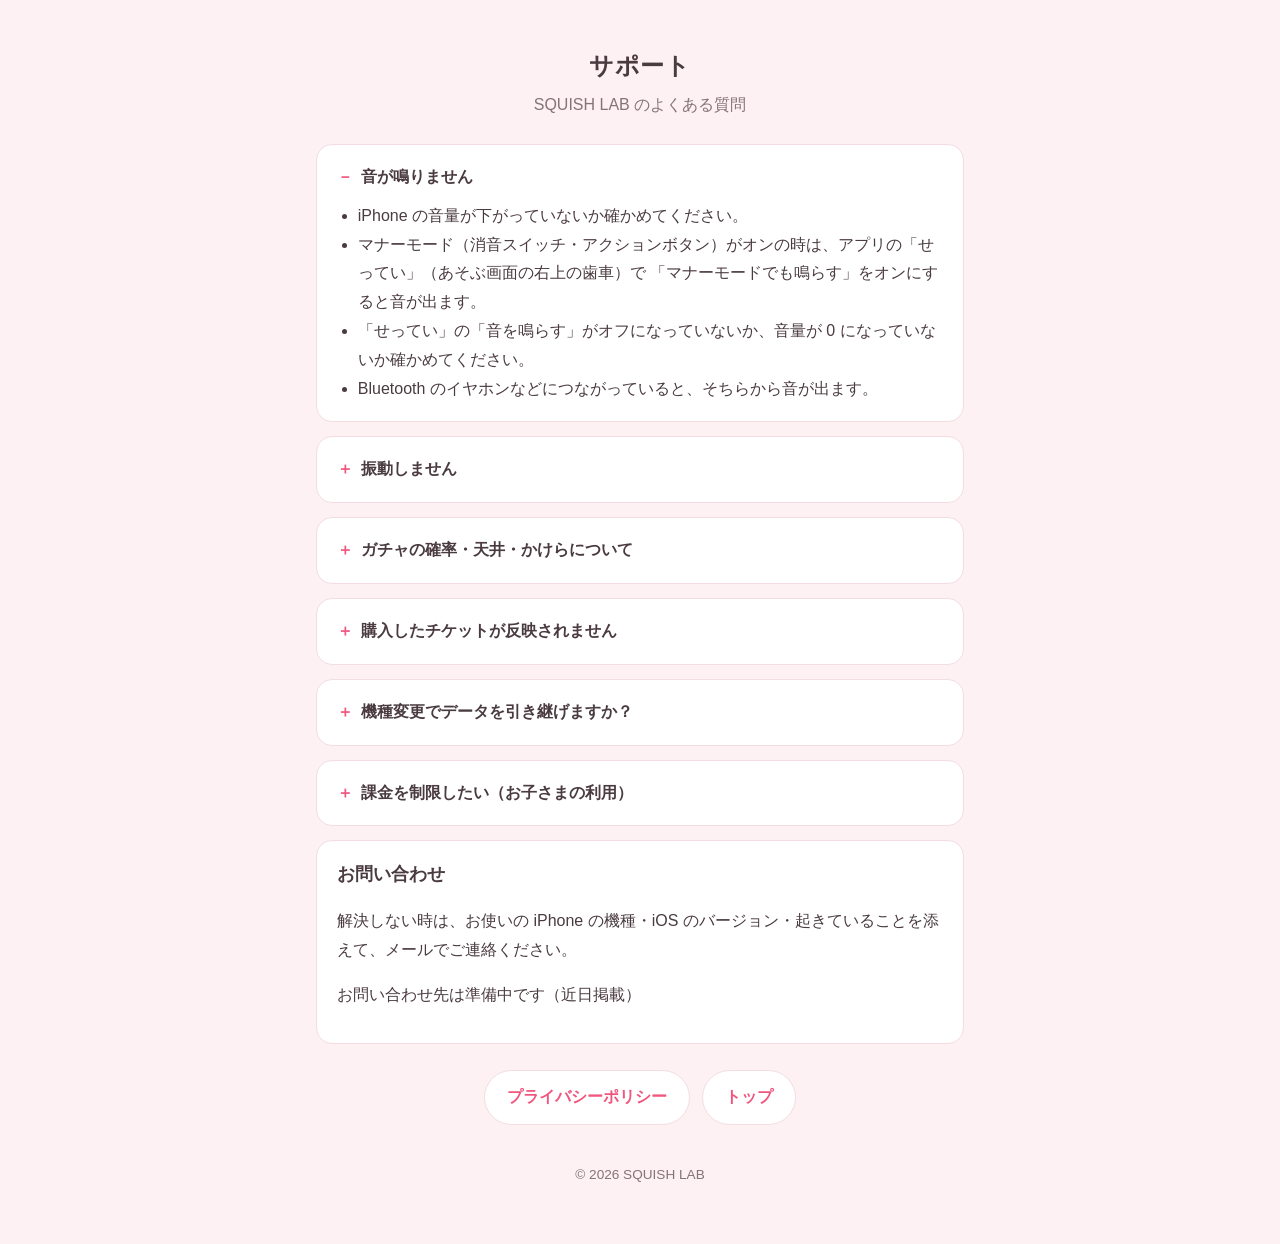
==== support.html @ 9c4bca0d "SQUISH LAB の公開ページ（トップ・サポート・プライバシーポリシー） Co-Authored-By: Claude Opus 5.5 <noreply@anthropic.com>" ====
<!doctype html>
<html lang="ja">
<head>
<meta charset="utf-8">
<meta name="viewport" content="width=device-width, initial-scale=1">
<title>サポート | SQUISH LAB</title>
<link rel="icon" href="icon.png">
<link rel="stylesheet" href="style.css">
</head>
<body>
<main>
  <header class="top">
    <h1>サポート</h1>
    <p class="lead">SQUISH LAB のよくある質問</p>
  </header>

  <details open>
    <summary>音が鳴りません</summary>
    <ul>
      <li>iPhone の音量が下がっていないか確かめてください。</li>
      <li>マナーモード（消音スイッチ・アクションボタン）がオンの時は、アプリの「せってい」（あそぶ画面の右上の歯車）で
        「マナーモードでも鳴らす」をオンにすると音が出ます。</li>
      <li>「せってい」の「音を鳴らす」がオフになっていないか、音量が 0 になっていないか確かめてください。</li>
      <li>Bluetooth のイヤホンなどにつながっていると、そちらから音が出ます。</li>
    </ul>
  </details>

  <details>
    <summary>振動しません</summary>
    <ul>
      <li>アプリの「せってい」で「振動」がオンになっているか確かめてください。</li>
      <li>iPhone の「設定」→「サウンドと触覚」で「システムの触覚」がオフだと、振動しないことがあります。</li>
      <li>低電力モードの時や、iPhone が熱くなっている時は、振動が弱くなったり止まったりすることがあります。</li>
    </ul>
  </details>

  <details>
    <summary>ガチャの確率・天井・かけらについて</summary>
    <p>ガチャ画面の「出る確率を見る」で、いつでも確認できます。</p>
    <table>
      <tr><th>種類</th><th>確率</th></tr>
      <tr><td>今週の目玉（季節限定）</td><td>3%</td></tr>
      <tr><td>レア</td><td>20%（全部で）</td></tr>
      <tr><td>ノーマル</td><td>77%（全部で）</td></tr>
    </table>
    <ul>
      <li><b>天井:</b> 目玉が出ないまま 50 回目になると、50 回目は必ず目玉が出ます。</li>
      <li><b>かけら:</b> もう持っているものが出ると「かけら」になります（ノーマル 1・レア 5・目玉 20）。
        かけらは好きなスクイーズと交換できます（ノーマル 10・レア 40・目玉 150）。</li>
      <li><b>無料の 1 回:</b> 1 日 1 回、無料で引けます（毎日 0 時にもどります）。</li>
      <li><b>チケットの有効期限:</b> 購入してから 6 か月です。期限の近いチケットから先に使われます。期限はガチャ画面で確かめられます。</li>
      <li>「まとめて 11 回」はチケット 11 枚を使います。</li>
    </ul>
  </details>

  <details>
    <summary>購入したチケットが反映されません</summary>
    <ul>
      <li>アプリを一度終了して（ホーム画面で上にスワイプして閉じて）、もう一度開いてください。
        購入が完了していれば、起動した時にチケットが届きます。</li>
      <li>通信が不安定な場所では、反映まで少し時間がかかることがあります。</li>
      <li>それでも届かない時は、購入日時と、Apple から届く領収書メールの「注文 ID」を添えてお問い合わせください。</li>
    </ul>
    <p class="muted">チケットは使うとなくなる「消耗型」のアイテムのため、「購入を復元」の対象にはなりません。</p>
  </details>

  <details>
    <summary>機種変更でデータを引き継げますか？</summary>
    <p>ごめんなさい、引き継ぎはできません。作ったスクイーズ・コレクション・チケット・かけらは、
      アカウントなしで遊べるように、その iPhone の中だけに保存しています。
      アプリを削除したり、別の iPhone に変えたりすると、データは元に戻せません。</p>
  </details>

  <details>
    <summary>課金を制限したい（お子さまの利用）</summary>
    <p>iPhone の「設定」→「スクリーンタイム」→「コンテンツとプライバシーの制限」で、App 内課金を「許可しない」にできます。
      ファミリー共有の「承認と購入のリクエスト」も使えます。</p>
  </details>

  <section>
    <h2>お問い合わせ</h2>
    <p>解決しない時は、お使いの iPhone の機種・iOS のバージョン・起きていることを添えて、メールでご連絡ください。</p>
    <p>お問い合わせ先は準備中です（近日掲載）</p><!-- TODO: サポートのメールアドレスが決まったら mailto リンクに置き換える -->
  </section>

  <nav class="links">
    <a class="button soft" href="privacy.html">プライバシーポリシー</a>
    <a class="button soft" href="index.html">トップ</a>
  </nav>
  <footer>© 2026 SQUISH LAB</footer>
</main>
</body>
</html>
---- style.css ----
/* SQUISH LAB — サポートページ共通（アプリと同じやさしいピンク） */
:root {
  --bg: #fdf1f3;
  --card: #ffffff;
  --ink: #4a3b40;
  --sub: #85737a;
  --accent: #f0567e;
  --line: #f3dde3;
}
@media (prefers-color-scheme: dark) {
  :root { --bg: #241b1e; --card: #30252a; --ink: #f6eaee; --sub: #c4b1b8; --accent: #ff7a9c; --line: #43343a; }
}
* { box-sizing: border-box; }
html { -webkit-text-size-adjust: 100%; }
body {
  margin: 0; background: var(--bg); color: var(--ink);
  font-family: -apple-system, BlinkMacSystemFont, "Hiragino Sans", "Hiragino Kaku Gothic ProN", "Noto Sans JP", sans-serif;
  line-height: 1.8; font-size: 16px;
}
main { max-width: 680px; margin: 0 auto; padding: 32px 16px 56px; }
header.top { text-align: center; margin-bottom: 24px; }
header.top img { width: 96px; height: 96px; border-radius: 22px; box-shadow: 0 6px 20px rgba(240, 86, 126, .18); }
h1 { font-size: 1.5rem; margin: 12px 0 4px; letter-spacing: .04em; }
h2 { font-size: 1.1rem; margin: 0 0 8px; }
.lead { color: var(--sub); margin: 0; }
section, details { background: var(--card); border: 1px solid var(--line); border-radius: 16px; padding: 18px 20px; margin: 14px 0; }
details summary { cursor: pointer; font-weight: 600; list-style: none; }
details summary::-webkit-details-marker { display: none; }
details summary::before { content: "＋"; color: var(--accent); margin-right: 8px; }
details[open] summary::before { content: "－"; }
details p, details ul { margin: 10px 0 0; }
ul { padding-left: 1.3em; }
a { color: var(--accent); }
.button { display: inline-block; background: var(--accent); color: #fff; text-decoration: none; font-weight: 600; padding: 12px 22px; border-radius: 999px; margin: 6px 4px; }
.button.soft { background: var(--card); color: var(--accent); border: 1px solid var(--line); }
nav.links { text-align: center; margin-top: 20px; }
footer { text-align: center; color: var(--sub); font-size: .85rem; margin-top: 32px; }
table { border-collapse: collapse; width: 100%; font-size: .95rem; }
td, th { border-bottom: 1px solid var(--line); padding: 6px 4px; text-align: left; }
.muted { color: var(--sub); font-size: .9rem; }
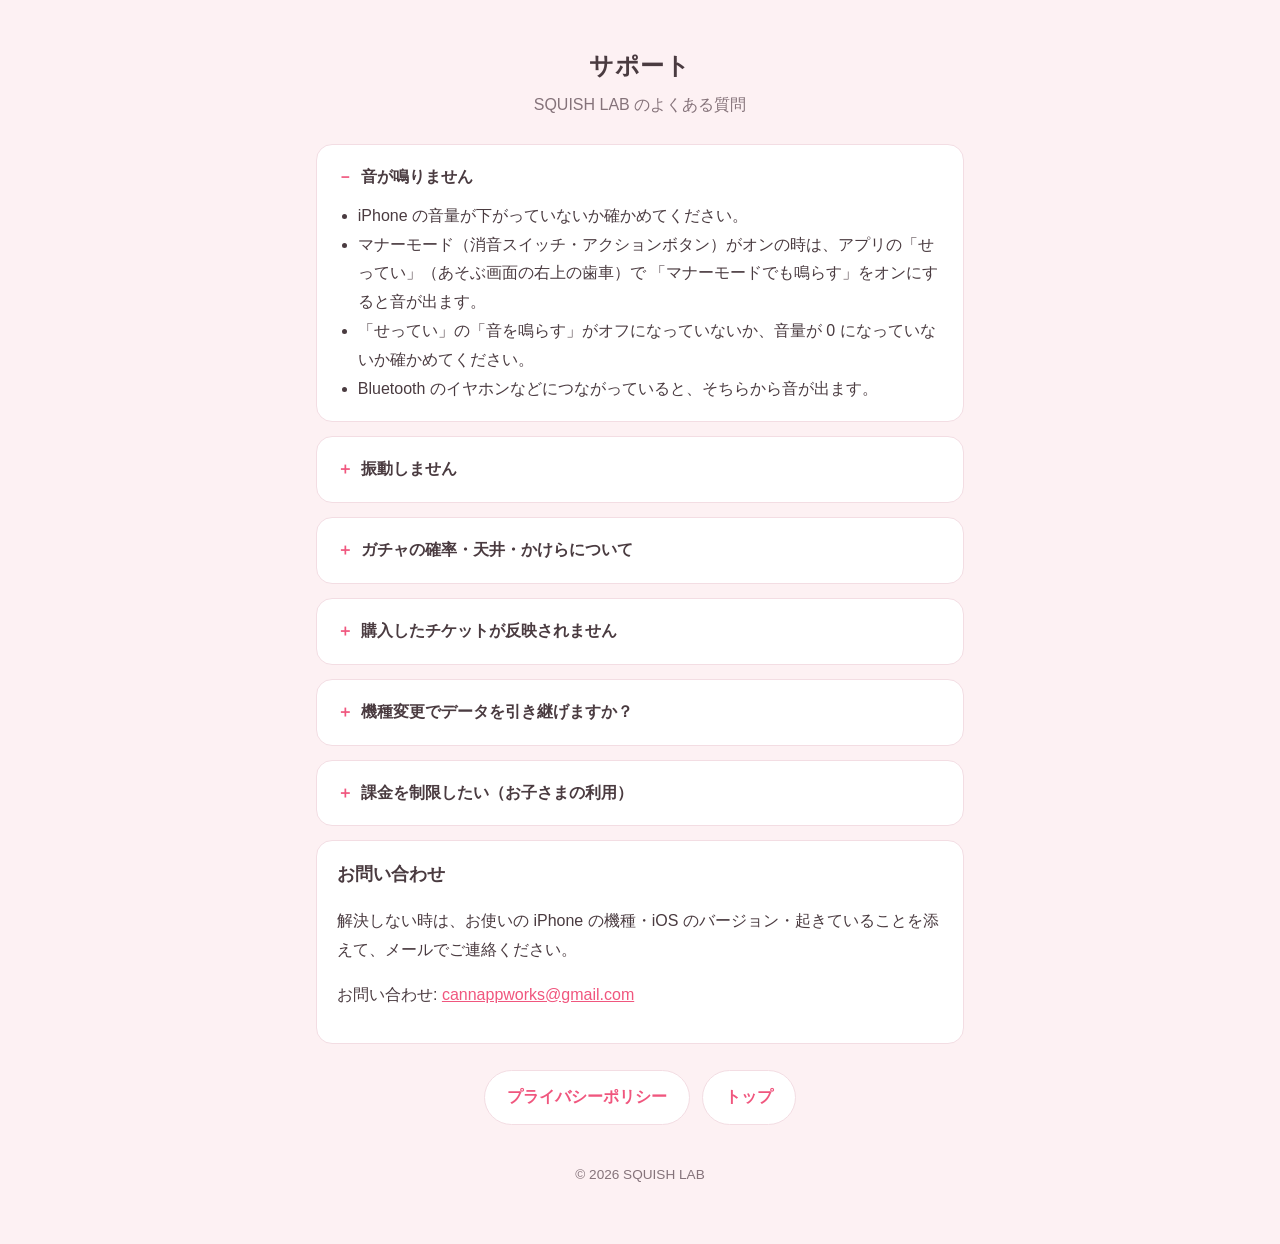
==== commit 68c14329: "問い合わせ先のメールアドレスを掲載" ====
--- a/support.html
+++ b/support.html
@@ -80,7 +80,7 @@
   <section>
     <h2>お問い合わせ</h2>
     <p>解決しない時は、お使いの iPhone の機種・iOS のバージョン・起きていることを添えて、メールでご連絡ください。</p>
-    <p>お問い合わせ先は準備中です（近日掲載）</p><!-- TODO: サポートのメールアドレスが決まったら mailto リンクに置き換える -->
+    <p>お問い合わせ: <a href="mailto:cannappworks@gmail.com?subject=SQUISH%20LAB">cannappworks@gmail.com</a></p>
   </section>
 
   <nav class="links">
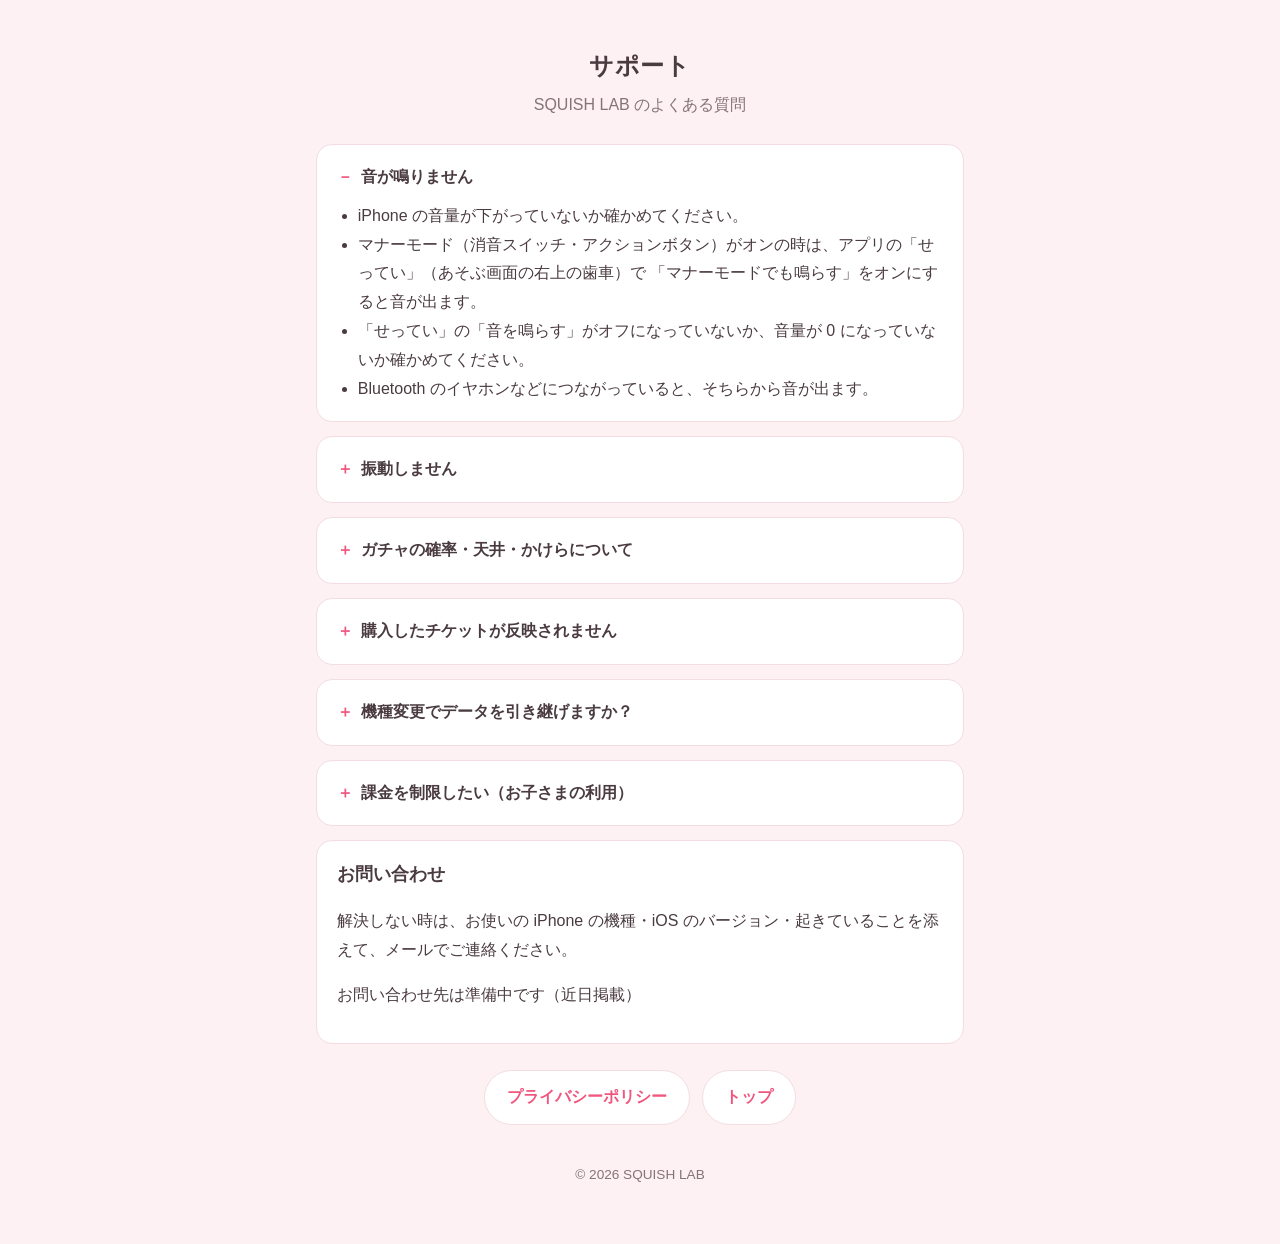
==== commit b5791116: "サポート: チケットの有効期限をなくした（審査ガイドライン 3.1.1） Co-Authored-By: Claude Opus 5.5 <noreply@anthropic.com>" ====
--- a/support.html
+++ b/support.html
@@ -48,7 +48,7 @@
       <li><b>かけら:</b> もう持っているものが出ると「かけら」になります（ノーマル 1・レア 5・目玉 20）。
         かけらは好きなスクイーズと交換できます（ノーマル 10・レア 40・目玉 150）。</li>
       <li><b>無料の 1 回:</b> 1 日 1 回、無料で引けます（毎日 0 時にもどります）。</li>
-      <li><b>チケットの有効期限:</b> 購入してから 6 か月です。期限の近いチケットから先に使われます。期限はガチャ画面で確かめられます。</li>
+      <li><b>チケットの有効期限:</b> ありません。買ったチケットはいつでも使えます。</li>
       <li>「まとめて 11 回」はチケット 11 枚を使います。</li>
     </ul>
   </details>
@@ -80,7 +80,7 @@
   <section>
     <h2>お問い合わせ</h2>
     <p>解決しない時は、お使いの iPhone の機種・iOS のバージョン・起きていることを添えて、メールでご連絡ください。</p>
-    <p>お問い合わせ: <a href="mailto:cannappworks@gmail.com?subject=SQUISH%20LAB">cannappworks@gmail.com</a></p>
+    <p>お問い合わせ先は準備中です（近日掲載）</p><!-- TODO: サポートのメールアドレスが決まったら mailto リンクに置き換える -->
   </section>
 
   <nav class="links">
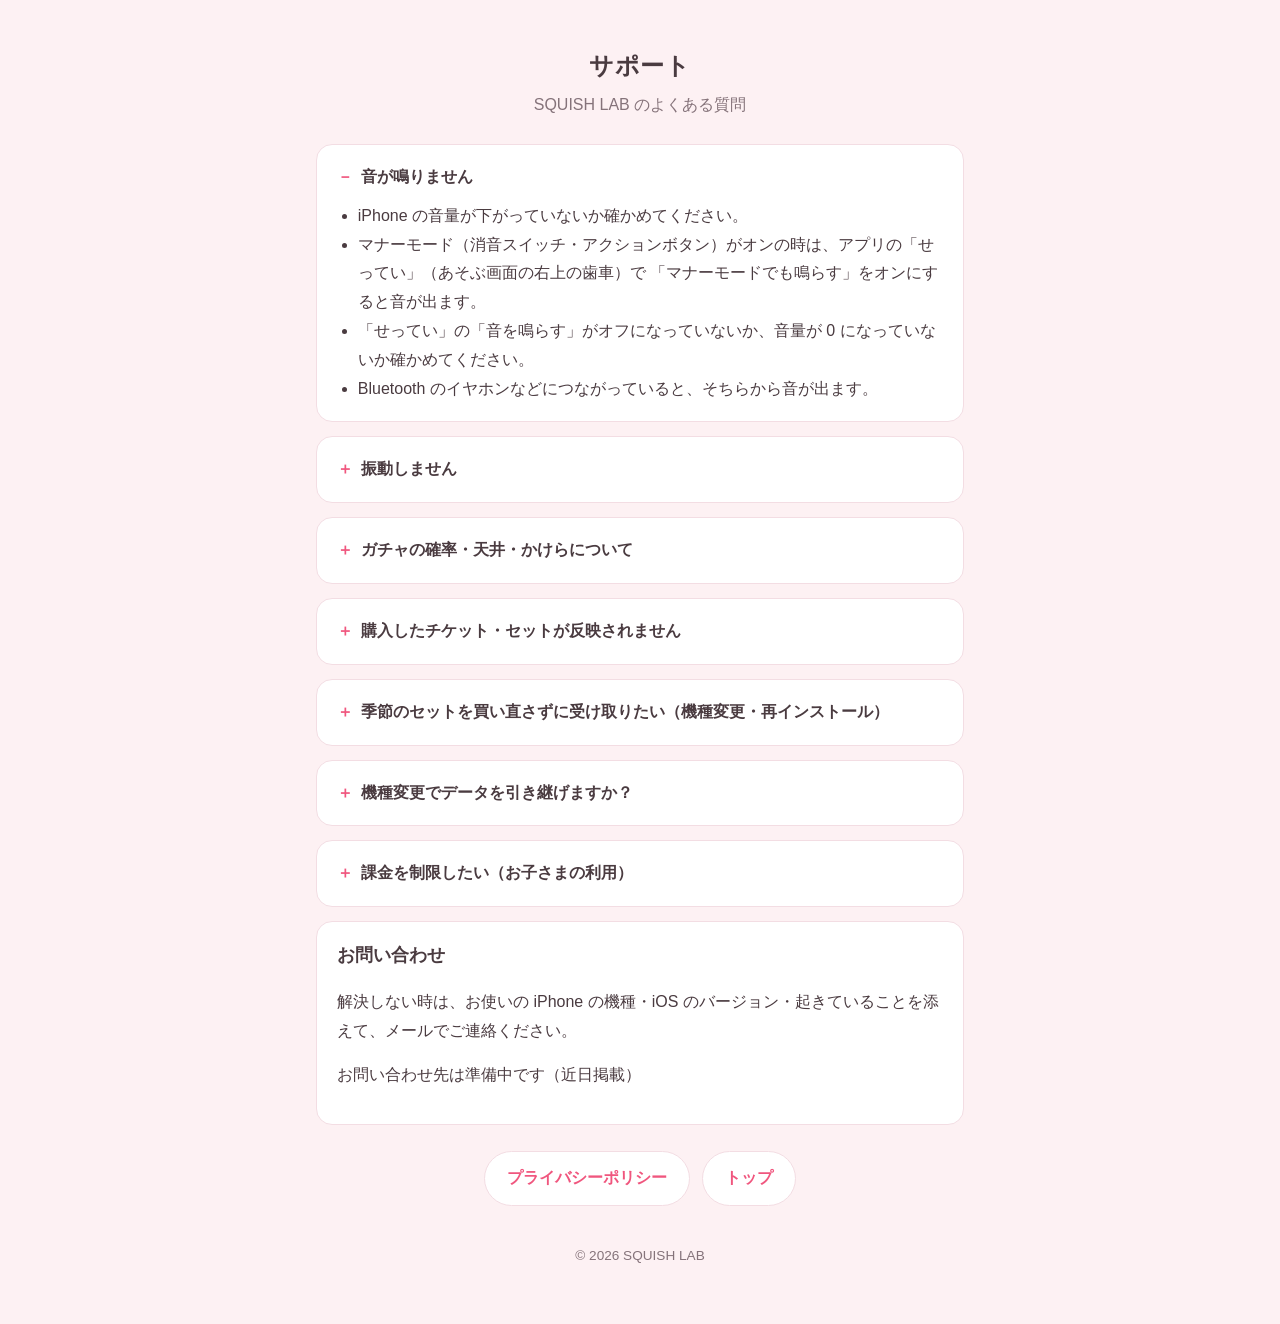
==== commit f7697cbc: "アイコンを新しい絵に・季節のセットの「購入を復元」をよくある質問に追加 Co-Authored-By: Claude Opus 5.5 <noreply@anthropic.com>" ====
--- a/support.html
+++ b/support.html
@@ -54,19 +54,25 @@
   </details>
 
   <details>
-    <summary>購入したチケットが反映されません</summary>
+    <summary>購入したチケット・セットが反映されません</summary>
     <ul>
       <li>アプリを一度終了して（ホーム画面で上にスワイプして閉じて）、もう一度開いてください。
         購入が完了していれば、起動した時にチケットが届きます。</li>
       <li>通信が不安定な場所では、反映まで少し時間がかかることがあります。</li>
       <li>それでも届かない時は、購入日時と、Apple から届く領収書メールの「注文 ID」を添えてお問い合わせください。</li>
     </ul>
-    <p class="muted">チケットは使うとなくなる「消耗型」のアイテムのため、「購入を復元」の対象にはなりません。</p>
+    <p class="muted">チケットと「はじめてパック」は使うとなくなる「消耗型」のアイテムのため、「購入を復元」の対象にはなりません。</p>
+  </details>
+
+  <details>
+    <summary>季節のセットを買い直さずに受け取りたい（機種変更・再インストール）</summary>
+    <p>季節のセット（「秋のおやつセット」など）は、一度買えば何度でも受け取れる「非消耗型」のアイテムです。
+      ガチャ画面の「チケットを買う」→ ショップのいちばん下にある「購入を復元」を押すと、同じ Apple アカウントで買ったセットが届きます。</p>
   </details>
 
   <details>
     <summary>機種変更でデータを引き継げますか？</summary>
-    <p>ごめんなさい、引き継ぎはできません。作ったスクイーズ・コレクション・チケット・かけらは、
+    <p>ごめんなさい、引き継ぎはできません（季節のセットだけは「購入を復元」で受け取れます）。作ったスクイーズ・コレクション・チケット・かけらは、
       アカウントなしで遊べるように、その iPhone の中だけに保存しています。
       アプリを削除したり、別の iPhone に変えたりすると、データは元に戻せません。</p>
   </details>
